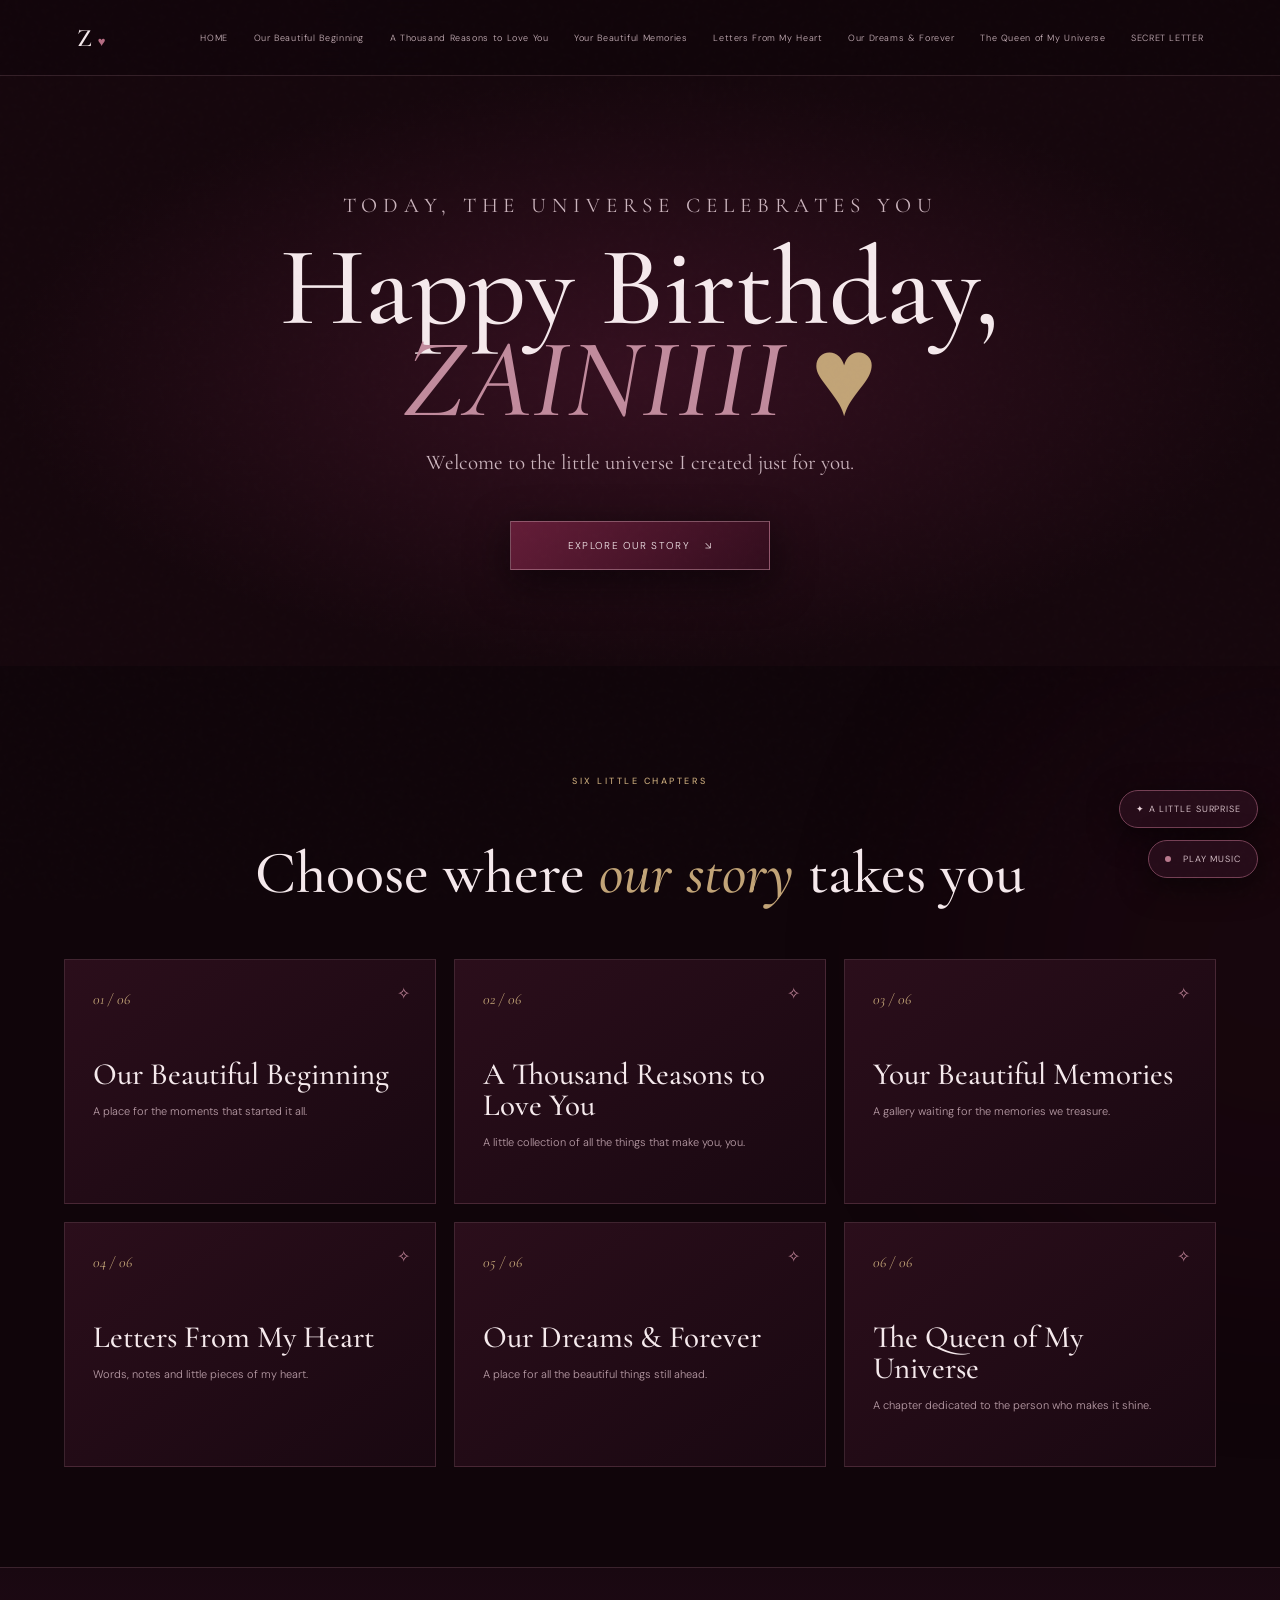
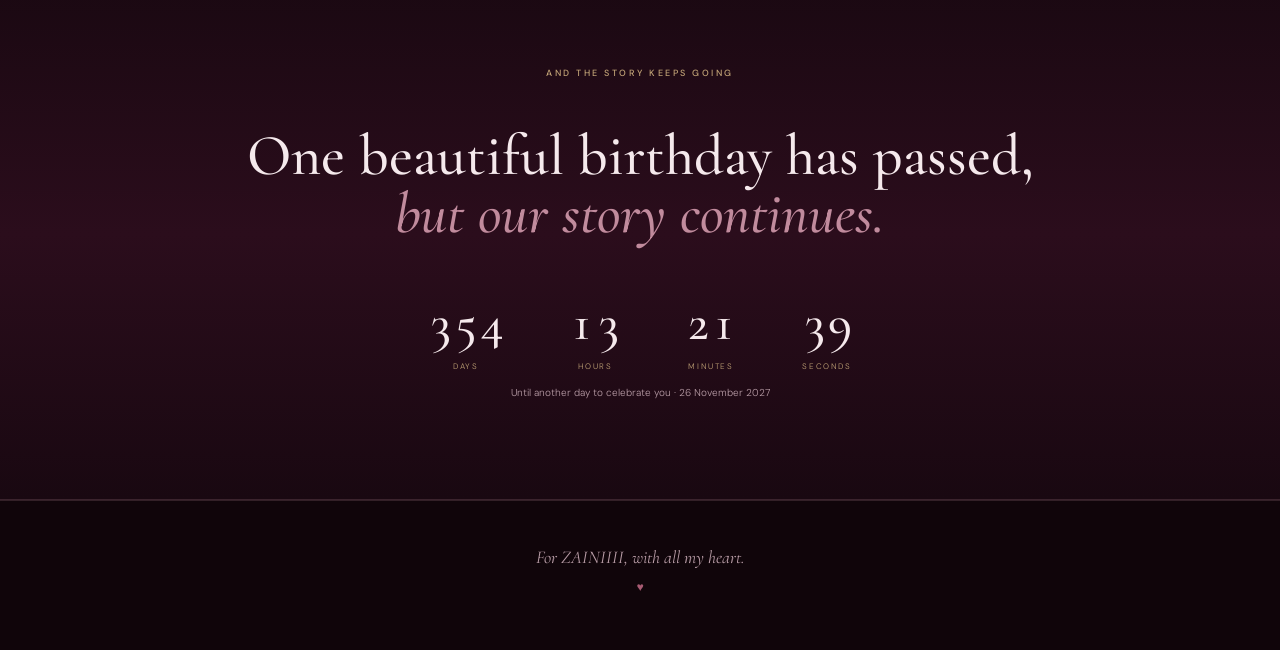
==== home.html @ 438381ed "Add files via upload" ====
<!doctype html><html lang="en"><head><meta charset="utf-8"><meta name="viewport" content="width=device-width,initial-scale=1"><title>For ZAINIIII — Our Love Story</title><link rel="stylesheet" href="style.css"></head><body><div class="noise"></div><div class="aurora"></div><div class="aurora b"></div>
<header class="site-header"><a class="brand" href="home.html">Z<span> ♥</span></a><button class="nav-toggle" aria-label="Open navigation">☰</button><nav class="nav"></nav></header>
<main class="page-shell"><section class="home-hero"><div><p class="eyebrow">TODAY, THE UNIVERSE CELEBRATES YOU</p><h1>Happy Birthday,<br><em>ZAINIIII</em><span class="gold"> ♥</span></h1><p>Welcome to the little universe I created just for you.</p><a class="lux-button" href="#chapters">EXPLORE OUR STORY <span>↘</span></a></div></section>
<section id="chapters" class="chapter-index"><p class="eyebrow" style="text-align:center">SIX LITTLE CHAPTERS</p><h2>Choose where <em class="gold">our story</em> takes you</h2><div class="chapter-tiles">
<a class="chapter-tile reveal" href="page1.html"><span class="num">01 / 06</span><span class="arrow">✧</span><h3>Our Beautiful Beginning</h3><p>A place for the moments that started it all.</p></a><a class="chapter-tile reveal" href="page2.html"><span class="num">02 / 06</span><span class="arrow">✧</span><h3>A Thousand Reasons to Love You</h3><p>A little collection of all the things that make you, you.</p></a><a class="chapter-tile reveal" href="page3.html"><span class="num">03 / 06</span><span class="arrow">✧</span><h3>Your Beautiful Memories</h3><p>A gallery waiting for the memories we treasure.</p></a><a class="chapter-tile reveal" href="page4.html"><span class="num">04 / 06</span><span class="arrow">✧</span><h3>Letters From My Heart</h3><p>Words, notes and little pieces of my heart.</p></a><a class="chapter-tile reveal" href="page5.html"><span class="num">05 / 06</span><span class="arrow">✧</span><h3>Our Dreams & Forever</h3><p>A place for all the beautiful things still ahead.</p></a><a class="chapter-tile reveal" href="page6.html"><span class="num">06 / 06</span><span class="arrow">✧</span><h3>The Queen of My Universe</h3><p>A chapter dedicated to the person who makes it shine.</p></a></div></section>
<section class="next-year"><p class="eyebrow">AND THE STORY KEEPS GOING</p><h2>One beautiful birthday has passed,<br><em>but our story continues.</em></h2><div class="mini-countdown"><div><strong id="nd">000</strong><span>DAYS</span></div><div><strong id="nh">00</strong><span>HOURS</span></div><div><strong id="nm">00</strong><span>MINUTES</span></div><div><strong id="ns">00</strong><span>SECONDS</span></div></div><p class="muted" style="font-size:10px">Until another day to celebrate you · 26 November 2027</p></section></main>
<footer class="site-footer">For ZAINIIII, with all my heart.<span>♥</span></footer>
<button id="surpriseButton" class="surprise-control">✦ A LITTLE SURPRISE</button><button id="musicButton" class="music-control"><span class="dot"></span> PLAY MUSIC</button>
<audio id="bgMusic" loop preload="none" src="assets/your-song.mp3"></audio><div class="petals"></div>
<div id="surpriseModal" class="modal hidden"><div class="modal-box"><button id="modalClose" class="modal-close">×</button><p class="eyebrow">A LITTLE SECRET FOR YOU</p><div class="gold" style="font-size:30px">✦</div><h2>There's no place<br>I'd rather <em>be</em></h2><p>This little universe is only a tiny way of saying how much you mean to me.</p><p class="gold">Always, with love ♥</p></div></div>
<script src="common.js"></script><script>sharedControls();const target=new Date("2027-11-25T19:00:00Z");function tick(){let s=Math.max(0,Math.floor((target-Date.now())/1000));["nd","nh","nm","ns"].forEach((id,i)=>document.getElementById(id).textContent=String([Math.floor(s/86400),Math.floor(s%86400/3600),Math.floor(s%3600/60),s%60][i]).padStart(i===0?3:2,"0"))}tick();setInterval(tick,1000);</script></body></html>
---- style.css ----
@import url('https://fonts.googleapis.com/css2?family=Cormorant+Garamond:wght@400;500;600;700&family=DM+Sans:wght@300;400;500;600&display=swap');
:root{--bg:#10050a;--bg2:#190811;--panel:#230b16;--panel2:#2c0d1b;--wine:#481329;--wine2:#65223c;--rose:#b4778c;--cream:#f5e9ec;--muted:#b99da7;--gold:#c2a477;--line:rgba(207,157,174,.18);--serif:'Cormorant Garamond',Georgia,serif;--sans:'DM Sans',Arial,sans-serif}
*{box-sizing:border-box}html{scroll-behavior:smooth}body{margin:0;background:var(--bg);color:var(--cream);font-family:var(--sans);font-weight:300;overflow-x:hidden}a{color:inherit;text-decoration:none}button{font:inherit;color:inherit}button:focus-visible,a:focus-visible{outline:2px solid var(--gold);outline-offset:4px}.hidden{display:none!important}
.noise{position:fixed;inset:0;pointer-events:none;z-index:50;opacity:.025;background-image:url("data:image/svg+xml,%3Csvg viewBox='0 0 180 180' xmlns='http://www.w3.org/2000/svg'%3E%3Cfilter id='n'%3E%3CfeTurbulence type='fractalNoise' baseFrequency='.9' numOctaves='3' stitchTiles='stitch'/%3E%3C/filter%3E%3Crect width='100%25' height='100%25' filter='url(%23n)' opacity='.5'/%3E%3C/svg%3E")}
.aurora{position:fixed;width:50vw;height:50vw;max-width:650px;max-height:650px;filter:blur(110px);border-radius:50%;background:#55132d;opacity:.16;pointer-events:none;z-index:-1;top:-25vw;left:-20vw}.aurora.b{top:auto;left:auto;right:-25vw;bottom:-30vw;opacity:.11}
.eyebrow{font-size:9px;letter-spacing:.28em;text-transform:uppercase;color:var(--gold);font-weight:500}.serif{font-family:var(--serif)}.gold{color:var(--gold)}.muted{color:var(--muted)}
/* Birthday gate */
.gate{min-height:100svh;display:grid;place-items:center;text-align:center;padding:45px 20px;position:relative;isolation:isolate;background:radial-gradient(ellipse at 50% 45%,#35101f 0%,#1b0811 48%,#0d0408 100%);overflow:hidden}
.gate:before,.gate:after{content:"";position:absolute;z-index:-1;width:min(58vw,650px);aspect-ratio:1;border:1px solid rgba(194,164,119,.11);border-radius:50%;animation:orbit 55s linear infinite}
.gate:after{width:min(72vw,810px);border-color:rgba(194,164,119,.06);animation-direction:reverse}
.gate-inner{width:min(800px,100%);animation:softRise 1.2s both}.gate-monogram{font:500 17px var(--serif);letter-spacing:.4em;color:var(--gold);margin-bottom:42px}.gate h1{font:500 clamp(60px,11vw,116px)/.82 var(--serif);letter-spacing:-.045em;margin:18px 0 22px}.gate h1 em{font-weight:500;color:#c18b9d}.gate-copy{font:400 clamp(20px,3vw,27px) var(--serif);color:#ead9df;margin:0 0 10px}.gate-sub{font-size:11px;letter-spacing:.08em;color:var(--muted)}
.ornament{display:flex;align-items:center;justify-content:center;gap:14px;margin:26px auto}.ornament span{height:1px;width:55px;background:linear-gradient(90deg,transparent,var(--gold))}.ornament span:last-child{transform:rotate(180deg)}.ornament i{font-style:normal;color:var(--gold)}
.countdown{display:flex;justify-content:center;align-items:flex-start;gap:clamp(12px,3.3vw,34px);margin:48px 0 24px}.time-unit{min-width:58px;display:grid;gap:8px}.time-unit strong{font:500 clamp(39px,7vw,67px)/1 var(--serif);font-variant-numeric:tabular-nums}.time-unit span{font-size:8px;letter-spacing:.2em;color:var(--gold)}.colon{font:30px var(--serif);color:#795064}
.gate-note{min-height:24px;font:italic 17px var(--serif);color:#c6aab4}.lux-button{display:inline-flex;align-items:center;justify-content:center;gap:15px;border:1px solid rgba(208,159,176,.45);background:linear-gradient(135deg,#641d38,#320d1d);padding:17px 30px;min-width:260px;text-transform:uppercase;letter-spacing:.13em;font-size:10px;cursor:pointer;box-shadow:0 12px 40px #05010599;transition:transform .35s,box-shadow .35s,border .35s}.lux-button:disabled{opacity:.38;cursor:not-allowed;filter:saturate(.55)}.lux-button:not(:disabled):hover{transform:translateY(-4px);box-shadow:0 18px 55px #9c3d5b55;border-color:#d59aaa}.lux-button .heart{color:#d7a3b3}.gate-foot{font:italic 13px var(--serif);color:#806174;margin-top:54px}.timezone{font-size:9px;color:#806d75;margin-top:16px}
/* Shared navigation and pages */
.site-header{height:76px;padding:0 clamp(20px,6vw,90px);display:flex;align-items:center;justify-content:space-between;border-bottom:1px solid var(--line);background:#12060be8;backdrop-filter:blur(18px);position:sticky;top:0;z-index:20}.brand{font:600 25px var(--serif);letter-spacing:.06em}.brand span{color:#b56c83;font-size:13px}.nav{display:flex;gap:clamp(10px,2vw,26px);align-items:center}.nav a{font-size:9px;letter-spacing:.07em;color:#c9b2ba;transition:color .25s}.nav a:hover,.nav a.active{color:#e8b7c5}.nav-toggle{display:none;background:none;border:0;font-size:22px}
.page-shell{min-height:100vh;animation:pageIn .85s cubic-bezier(.2,.7,.2,1) both}.page-hero{position:relative;min-height:430px;display:grid;place-items:center;text-align:center;padding:85px 22px 75px;background:radial-gradient(ellipse at 50% 45%,#351020,#16070d 70%);overflow:hidden}.page-hero:before,.page-hero:after{content:"";position:absolute;width:440px;aspect-ratio:1;border:1px solid rgba(194,164,119,.09);border-radius:50%;pointer-events:none}.page-hero:after{width:580px}.hero-content{position:relative;z-index:1;max-width:900px}.page-hero h1{font:500 clamp(51px,8vw,91px)/.9 var(--serif);letter-spacing:-.035em;margin:22px 0}.page-hero h1 em{color:#c18b9d;font-weight:500}.page-hero p{font:400 20px var(--serif);color:#c7aeb8;max-width:620px;margin:0 auto}
.backline{display:inline-block;margin-top:28px;font-size:9px;letter-spacing:.18em;color:var(--gold);border-bottom:1px solid #765b45;padding-bottom:8px}
.section-wrap{max-width:1160px;margin:auto;padding:35px clamp(20px,5vw,55px) 100px}
.story-intro{text-align:center;padding:40px 0 20px}.story-intro h2{font:500 clamp(36px,5vw,58px)/1 var(--serif);margin:10px 0}.story-intro p{font-size:12px;color:var(--muted);line-height:1.8}
.memory-grid{display:grid;grid-template-columns:repeat(2,minmax(0,1fr));gap:26px;margin-top:40px}
.memory-card{perspective:1100px;min-height:420px;position:relative;opacity:0;transform:translateY(35px);transition:opacity .8s,transform .8s}.memory-card.visible{opacity:1;transform:translateY(0)}
.card-inner{height:100%;min-height:420px;position:relative;transform-style:preserve-3d;transition:transform .85s cubic-bezier(.2,.75,.2,1);cursor:pointer}.memory-card.flipped .card-inner{transform:rotateY(180deg)}
.card-face{position:absolute;inset:0;backface-visibility:hidden;border:1px solid var(--line);background:linear-gradient(145deg,#2a0e1c,#1b0811);padding:14px;display:flex;flex-direction:column}
.card-back{transform:rotateY(180deg);justify-content:center;text-align:center;padding:35px;background:linear-gradient(145deg,#391226,#1a0710)}
.photo-placeholder{flex:1;min-height:265px;display:grid;place-items:center;text-align:center;position:relative;background:linear-gradient(145deg,#2b111e,#1b0912);border:1px dashed rgba(190,137,157,.42);overflow:hidden}
.photo-placeholder:before{content:"";position:absolute;inset:11px;border:1px solid rgba(194,164,119,.12)}.photo-placeholder span{font-size:9px;letter-spacing:.19em;text-transform:uppercase;color:#b48b9b}.photo-placeholder small{position:absolute;bottom:22px;color:#806071;font-size:8px;letter-spacing:.15em}
.card-caption{padding:18px 8px 8px;display:flex;justify-content:space-between;align-items:end;gap:10px}.card-caption h3{font:500 27px/1 var(--serif);margin:0}.card-caption span{font-size:8px;letter-spacing:.14em;color:var(--gold);white-space:nowrap}
.card-back h3{font:500 34px var(--serif);margin:10px}.card-back p{font:17px/1.55 var(--serif);color:#d0b8c1}.flip-hint{font-size:8px;letter-spacing:.17em;color:var(--gold);margin-top:20px}
.gallery-strip{margin:75px 0 0;padding:36px 0;border-top:1px solid var(--line);border-bottom:1px solid var(--line);text-align:center}.gallery-strip h2{font:500 42px var(--serif);margin:8px}.gallery-strip p{font-size:11px;color:var(--muted)}
/* Home */
.home-hero{min-height:590px;display:grid;place-items:center;text-align:center;padding:90px 22px;background:radial-gradient(ellipse at center,#351020,#16070d 70%)}.home-hero h1{font:500 clamp(65px,10vw,112px)/.82 var(--serif);margin:24px 0}.home-hero h1 em{color:#c18b9d}.home-hero p{font:21px var(--serif);color:#cbb4bd}.home-hero .lux-button{margin-top:25px}
.chapter-index{max-width:1200px;margin:auto;padding:100px 24px}.chapter-index h2{text-align:center;font:500 clamp(40px,5vw,60px) var(--serif)}.chapter-tiles{display:grid;grid-template-columns:repeat(3,1fr);gap:18px;margin-top:50px}.chapter-tile{min-height:245px;text-align:left;padding:28px;border:1px solid var(--line);background:linear-gradient(145deg,#2b0e1b,#190811);transition:.4s;position:relative}.chapter-tile:hover{transform:translateY(-7px);border-color:#986075}.chapter-tile .num{color:var(--gold);font:italic 15px var(--serif)}.chapter-tile h3{font:500 31px/1 var(--serif);margin:50px 0 12px}.chapter-tile p{font-size:11px;color:var(--muted);line-height:1.7}.chapter-tile .arrow{position:absolute;right:25px;top:23px;color:#bd8296}
.next-year{text-align:center;padding:90px 20px;background:linear-gradient(180deg,#190811,#2b0d1c,#190811);border-block:1px solid var(--line)}.next-year h2{font:500 clamp(38px,5vw,58px)/1 var(--serif)}.next-year h2 em{color:#c18b9d}.mini-countdown{display:flex;justify-content:center;gap:clamp(20px,5vw,65px);margin:35px 0 15px}.mini-countdown div{display:grid;gap:7px}.mini-countdown strong{font:500 clamp(34px,5vw,52px) var(--serif);font-variant-numeric:tabular-nums}.mini-countdown span{font-size:8px;letter-spacing:.2em;color:var(--gold)}
/* Letter */
.letter-stage{max-width:900px;margin:30px auto 110px;padding:20px}.letter-envelope{width:min(620px,100%);margin:25px auto;min-height:390px;display:grid;place-items:center;background:linear-gradient(145deg,#351021,#1d0913);border:1px solid rgba(194,164,119,.35);position:relative;overflow:hidden;cursor:pointer;transition:.5s}.letter-envelope:before{content:"";position:absolute;inset:15px;border:1px solid rgba(194,164,119,.16)}.envelope-front{text-align:center;z-index:1;transition:.5s}.envelope-front .seal{width:62px;height:62px;border:1px solid var(--gold);border-radius:50%;display:grid;place-items:center;margin:0 auto 20px;color:#d8a9b8;font-size:20px}.envelope-front h2{font:500 42px var(--serif);margin:0}.envelope-front p{font-size:9px;letter-spacing:.2em;color:var(--gold)}.letter-paper{display:none;max-width:680px;margin:0 auto;padding:clamp(28px,6vw,60px);background:#eadbd4;color:#442b31;box-shadow:0 25px 70px #0008;transform:translateY(25px);opacity:0;transition:.8s}.letter-stage.open .letter-envelope{min-height:130px;opacity:.25;transform:scale(.96)}.letter-stage.open .envelope-front{opacity:0}.letter-stage.open .letter-paper{display:block;animation:paperReveal 1s .25s both}.letter-paper .date{font:italic 15px var(--serif);color:#88616b}.letter-paper h2{font:600 42px var(--serif);margin:18px 0}.letter-paper p{font:19px/1.75 var(--serif);white-space:pre-line}.letter-paper .sign{font:italic 26px var(--serif);text-align:right;margin-top:35px;color:#754253}
.letter-instruction{text-align:center;color:var(--muted);font:italic 18px var(--serif)}
/* Surprise, controls, footer */
.music-control,.surprise-control{position:fixed;right:22px;z-index:25;border:1px solid #754055;background:#260c19;color:#ecd5dd;padding:12px 16px;font-size:9px;letter-spacing:.1em;cursor:pointer;box-shadow:0 8px 30px #0008}.music-control{bottom:22px;border-radius:30px}.surprise-control{bottom:72px;border-radius:30px}.music-control .dot{display:inline-block;width:6px;height:6px;background:#b8798d;border-radius:50%;margin-right:8px}.modal{position:fixed;inset:0;background:#090207ed;z-index:40;display:grid;place-items:center;padding:20px;backdrop-filter:blur(12px);animation:fade .35s}.modal-box{max-width:520px;width:100%;padding:60px 35px;text-align:center;border:1px solid rgba(194,164,119,.35);background:linear-gradient(145deg,#351020,#1a0710);position:relative}.modal-box h2{font:500 57px/.9 var(--serif);margin:20px 0}.modal-box h2 em{color:#c18b9d}.modal-box p{font:18px/1.5 var(--serif);color:#cbb4bd}.modal-close{position:absolute;right:18px;top:12px;background:none;border:0;font-size:28px;cursor:pointer}.site-footer{text-align:center;padding:45px 20px 55px;color:#b99da7;font:italic 18px var(--serif);border-top:1px solid var(--line)}.site-footer span{display:block;color:#a85b73;margin-top:12px;font-size:12px}
.petals{position:fixed;inset:0;pointer-events:none;z-index:35;overflow:hidden}.petal{position:absolute;top:-30px;width:9px;height:14px;background:linear-gradient(135deg,#9a5268,#421326);border-radius:80% 10% 80% 10%;opacity:.75;animation:fall linear forwards}
.reveal{opacity:0;transform:translateY(24px);transition:opacity .8s,transform .8s}.reveal.in{opacity:1;transform:translateY(0)}
@keyframes softRise{from{opacity:0;transform:translateY(25px)}to{opacity:1;transform:translateY(0)}}@keyframes pageIn{from{opacity:0;transform:translateY(18px);filter:blur(5px)}to{opacity:1;transform:none;filter:blur(0)}}@keyframes orbit{to{transform:rotate(360deg)}}@keyframes fade{from{opacity:0}to{opacity:1}}@keyframes fall{to{transform:translate3d(var(--drift),110vh,0) rotate(760deg);opacity:0}}@keyframes paperReveal{to{opacity:1;transform:translateY(0)}}
@media(max-width:850px){.nav{gap:10px}.nav a{font-size:8px}.chapter-tiles{grid-template-columns:repeat(2,1fr)}}
@media(max-width:650px){.site-header{height:65px}.nav-toggle{display:block}.nav{display:none;position:absolute;top:64px;left:0;right:0;padding:18px 25px 25px;background:#190811;border-bottom:1px solid var(--line);flex-direction:column;align-items:flex-start}.nav.open{display:flex}.nav a{font-size:11px;padding:8px 0}.memory-grid{grid-template-columns:1fr}.memory-card,.card-inner{min-height:390px}.chapter-tiles{grid-template-columns:1fr}.page-hero{min-height:360px}.countdown{gap:7px}.time-unit{min-width:49px}.time-unit span{font-size:7px}.colon{font-size:22px}.mini-countdown{gap:17px}.mini-countdown strong{font-size:30px}.music-control,.surprise-control{right:12px}.music-control{bottom:12px}.surprise-control{bottom:60px}}
@media(prefers-reduced-motion:reduce){*,*:before,*:after{scroll-behavior:auto!important;animation-duration:.01ms!important;animation-iteration-count:1!important;transition-duration:.01ms!important}}

.photo-placeholder img{width:100%;height:100%;min-height:265px;object-fit:cover;display:block;position:absolute;inset:0}

/* Round portrait placeholder on the birthday countdown page */
.gate-photo{
  width:clamp(112px,17vw,168px);
  aspect-ratio:1;
  margin:0 auto 27px;
  border-radius:50%;
  display:grid;
  place-items:center;
  position:relative;
  overflow:hidden;
  background:radial-gradient(circle at 50% 40%,#351522,#1b0912 72%);
  border:1px dashed rgba(194,164,119,.72);
  box-shadow:0 0 0 7px rgba(194,164,119,.035),0 0 45px rgba(111,35,63,.22);
  color:#c8a4b1;
  font-size:8px;
  line-height:1.7;
  letter-spacing:.2em;
  text-align:center;
}
.gate-photo:before{
  content:"";
  position:absolute;
  inset:7px;
  border:1px solid rgba(194,164,119,.22);
  border-radius:50%;
  pointer-events:none;
}
.gate-photo img{
  position:absolute;
  inset:0;
  width:100%;
  height:100%;
  object-fit:cover;
  border-radius:50%;
}
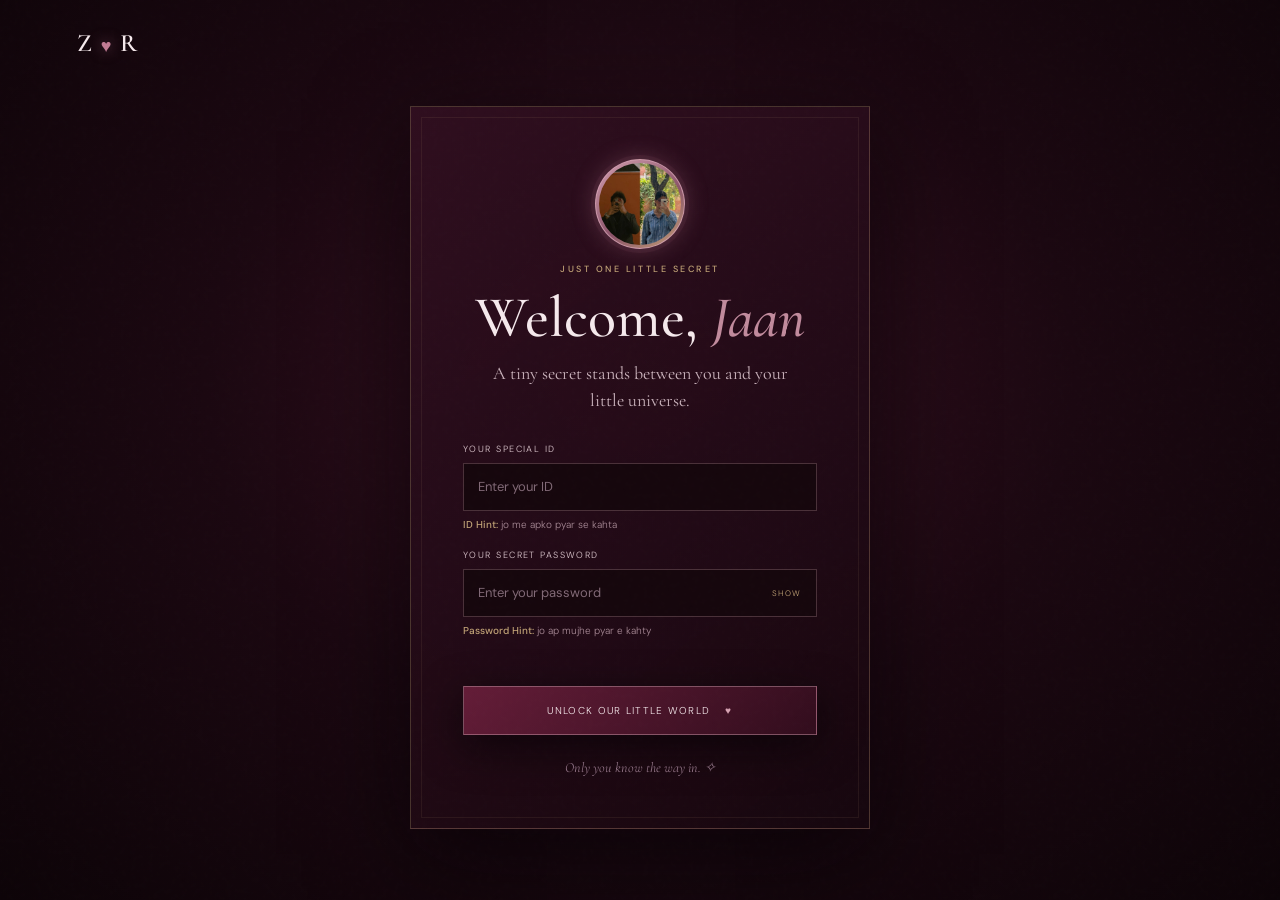
==== commit b46b4752: "Add files via upload" ====
--- a/home.html
+++ b/home.html
@@ -1,11 +1,21 @@
-<!doctype html><html lang="en"><head><meta charset="utf-8"><meta name="viewport" content="width=device-width,initial-scale=1"><title>For ZAINIIII — Our Love Story</title><link rel="stylesheet" href="style.css"></head><body><div class="noise"></div><div class="aurora"></div><div class="aurora b"></div>
-<header class="site-header"><a class="brand" href="home.html">Z<span> ♥</span></a><button class="nav-toggle" aria-label="Open navigation">☰</button><nav class="nav"></nav></header>
+<!doctype html><html lang="en"><head><meta charset="utf-8"><meta name="viewport" content="width=device-width,initial-scale=1"><title>احبک — Meri Zainiii</title><link rel="stylesheet" href="style.css"><script>
+(function(){
+ const file = location.pathname.split("/").pop();
+ const protectedFiles = ["home.html","page1.html","page2.html","page3.html","page4.html","page5.html","page6.html","letter.html"];
+ if (protectedFiles.includes(file) && sessionStorage.getItem("meriZainiiiAuthenticated") !== "yes") {
+   sessionStorage.setItem("meriZainiiiReturnTo", file);
+   location.replace("login.html");
+ }
+})();
+</script>
+</head><body><div class="noise"></div><div class="aurora"></div><div class="aurora b"></div>
+<header class="site-header"><a class="brand" href="home.html" aria-label="Z heart R">Z<span> ♥ </span>R</a><button class="nav-toggle" aria-label="Open navigation">☰</button><nav class="nav"></nav></header>
 <main class="page-shell"><section class="home-hero"><div><p class="eyebrow">TODAY, THE UNIVERSE CELEBRATES YOU</p><h1>Happy Birthday,<br><em>ZAINIIII</em><span class="gold"> ♥</span></h1><p>Welcome to the little universe I created just for you.</p><a class="lux-button" href="#chapters">EXPLORE OUR STORY <span>↘</span></a></div></section>
 <section id="chapters" class="chapter-index"><p class="eyebrow" style="text-align:center">SIX LITTLE CHAPTERS</p><h2>Choose where <em class="gold">our story</em> takes you</h2><div class="chapter-tiles">
-<a class="chapter-tile reveal" href="page1.html"><span class="num">01 / 06</span><span class="arrow">✧</span><h3>Our Beautiful Beginning</h3><p>A place for the moments that started it all.</p></a><a class="chapter-tile reveal" href="page2.html"><span class="num">02 / 06</span><span class="arrow">✧</span><h3>A Thousand Reasons to Love You</h3><p>A little collection of all the things that make you, you.</p></a><a class="chapter-tile reveal" href="page3.html"><span class="num">03 / 06</span><span class="arrow">✧</span><h3>Your Beautiful Memories</h3><p>A gallery waiting for the memories we treasure.</p></a><a class="chapter-tile reveal" href="page4.html"><span class="num">04 / 06</span><span class="arrow">✧</span><h3>Letters From My Heart</h3><p>Words, notes and little pieces of my heart.</p></a><a class="chapter-tile reveal" href="page5.html"><span class="num">05 / 06</span><span class="arrow">✧</span><h3>Our Dreams & Forever</h3><p>A place for all the beautiful things still ahead.</p></a><a class="chapter-tile reveal" href="page6.html"><span class="num">06 / 06</span><span class="arrow">✧</span><h3>The Queen of My Universe</h3><p>A chapter dedicated to the person who makes it shine.</p></a></div></section>
+<a class="chapter-tile reveal" href="page1.html"><img class="chapter-photo" src="assets/images/chapter-01-meetings.jpeg" alt="A handwritten welcome note for Zainiii" loading="lazy"><div class="chapter-tile-content"><span class="num">01 / 06</span><span class="arrow">✧</span><h3>ملاقاتیں</h3><p>A place for the moments that started it all.</p></div></a><a class="chapter-tile reveal" href="page2.html"><img class="chapter-photo" src="assets/images/chapter-02-gifts.jpeg" alt="A bracelet and a special moment together" loading="lazy"><div class="chapter-tile-content"><span class="num">02 / 06</span><span class="arrow">✧</span><h3>Meri or Zaini K gifts</h3><p>A little collection of all the things that make you, you.</p></div></a><a class="chapter-tile reveal" href="page3.html"><img class="chapter-photo" src="assets/images/chapter-03-eyes.jpeg" alt="A close-up photograph of Zainiii's eyes" loading="lazy"><div class="chapter-tile-content"><span class="num">03 / 06</span><span class="arrow">✧</span><h3>کمال آنکھیں</h3><p>A gallery waiting for the memories we treasure.</p></div></a><a class="chapter-tile reveal" href="page4.html"><img class="chapter-photo" src="assets/images/chapter-04-memories.jpeg" alt="A mirror memory together" loading="lazy"><div class="chapter-tile-content"><span class="num">04 / 06</span><span class="arrow">✧</span><h3>Hmari Yaday</h3><p>Words, notes and little pieces of my heart.</p></div></a><a class="chapter-tile reveal" href="page5.html"><img class="chapter-photo" src="assets/images/chapter-05-favourites.jpeg" alt="A bouquet of deep pink roses" loading="lazy"><div class="chapter-tile-content"><span class="num">05 / 06</span><span class="arrow">✧</span><h3>Favourites</h3><p>A place for all the beautiful things still ahead.</p></div></a><a class="chapter-tile reveal" href="page6.html"><img class="chapter-photo" src="assets/images/chapter-06-rules.jpeg" alt="A romantic quote about staying together" loading="lazy"><div class="chapter-tile-content"><span class="num">06 / 06</span><span class="arrow">✧</span><h3>Hmaray Rulessss</h3><p>A chapter dedicated to the person who makes it shine.</p></div></a></div></section>
 <section class="next-year"><p class="eyebrow">AND THE STORY KEEPS GOING</p><h2>One beautiful birthday has passed,<br><em>but our story continues.</em></h2><div class="mini-countdown"><div><strong id="nd">000</strong><span>DAYS</span></div><div><strong id="nh">00</strong><span>HOURS</span></div><div><strong id="nm">00</strong><span>MINUTES</span></div><div><strong id="ns">00</strong><span>SECONDS</span></div></div><p class="muted" style="font-size:10px">Until another day to celebrate you · 26 November 2027</p></section></main>
 <footer class="site-footer">For ZAINIIII, with all my heart.<span>♥</span></footer>
 <button id="surpriseButton" class="surprise-control">✦ A LITTLE SURPRISE</button><button id="musicButton" class="music-control"><span class="dot"></span> PLAY MUSIC</button>
 <audio id="bgMusic" loop preload="none" src="assets/your-song.mp3"></audio><div class="petals"></div>
 <div id="surpriseModal" class="modal hidden"><div class="modal-box"><button id="modalClose" class="modal-close">×</button><p class="eyebrow">A LITTLE SECRET FOR YOU</p><div class="gold" style="font-size:30px">✦</div><h2>There's no place<br>I'd rather <em>be</em></h2><p>This little universe is only a tiny way of saying how much you mean to me.</p><p class="gold">Always, with love ♥</p></div></div>
-<script src="common.js"></script><script>sharedControls();const target=new Date("2027-11-25T19:00:00Z");function tick(){let s=Math.max(0,Math.floor((target-Date.now())/1000));["nd","nh","nm","ns"].forEach((id,i)=>document.getElementById(id).textContent=String([Math.floor(s/86400),Math.floor(s%86400/3600),Math.floor(s%3600/60),s%60][i]).padStart(i===0?3:2,"0"))}tick();setInterval(tick,1000);</script></body></html>+<script src="common.js"></script><script>sharedControls();const target=new Date("2027-11-25T19:00:00Z");function tick(){let s=Math.max(0,Math.floor((target-Date.now())/1000));["nd","nh","nm","ns"].forEach((id,i)=>document.getElementById(id).textContent=String([Math.floor(s/86400),Math.floor(s%86400/3600),Math.floor(s%3600/60),s%60][i]).padStart(i===0?3:2,"0"))}tick();setInterval(tick,1000);</script><script src="image-lightbox.js"></script></body></html>
--- a/style.css
+++ b/style.css
@@ -81,3 +81,197 @@
   object-fit:cover;
   border-radius:50%;
 }
+
+
+/* Requested Z ♥ R identity */
+.brand{display:inline-flex;align-items:center;gap:1px;white-space:nowrap}
+.brand span,.gate-brand span,.login-brand span{color:#c17b94;font-size:.72em;vertical-align:middle;margin:0 2px;text-shadow:0 0 14px rgba(193,123,148,.55)}
+.gate-brand,.login-brand{position:absolute;top:28px;left:clamp(22px,6vw,90px);font:600 25px var(--serif);letter-spacing:.06em;color:var(--cream);text-decoration:none;z-index:3}
+.login-screen{min-height:100svh;display:grid;place-items:center;padding:90px 20px 55px;position:relative;isolation:isolate;background:radial-gradient(ellipse at 50% 42%,#351020 0%,#1b0811 48%,#0d0408 100%);overflow:hidden}
+.login-card{width:min(460px,100%);padding:clamp(30px,6vw,52px);background:linear-gradient(145deg,rgba(48,15,31,.96),rgba(23,7,15,.98));border:1px solid rgba(194,164,119,.28);box-shadow:0 25px 90px #05010599;text-align:center;position:relative;z-index:2;animation:loginRise .9s both}
+.login-card:before{content:"";position:absolute;inset:10px;border:1px solid rgba(194,164,119,.09);pointer-events:none}
+.login-heart{font-size:29px;color:#c17b94;text-shadow:0 0 24px #b45a7c88;animation:loginPulse 2s infinite;margin-bottom:14px}
+.login-card h1{font:500 clamp(43px,8vw,58px)/.95 var(--serif);margin:15px 0}.login-card h1 em{color:#c18b9d;font-weight:500}
+.login-intro{font:18px/1.45 var(--serif);color:#cbb4bd;margin:0 auto 30px;max-width:310px}
+.login-card form{text-align:left}.login-card label{display:block;font-size:9px;letter-spacing:.16em;text-transform:uppercase;color:#e0cbd2;margin:18px 0 8px}
+.login-card input{width:100%;height:48px;border:1px solid rgba(207,157,174,.28);background:#16070d;color:#f5e9ec;padding:0 14px;font:13px var(--sans);outline:none;transition:border .25s,box-shadow .25s}
+.login-card input:focus{border-color:#b8798d;box-shadow:0 0 0 3px rgba(184,121,141,.12)}.login-card input::placeholder{color:#816976}
+.credential-hint{font-size:10px;color:#a98b97;margin:7px 0 15px}.credential-hint strong{color:var(--gold);font-weight:500}
+.password-wrap{position:relative}.password-wrap input{padding-right:68px}.show-password{position:absolute;right:10px;top:50%;transform:translateY(-50%);border:0;background:none;color:var(--gold);font-size:8px;letter-spacing:.14em;cursor:pointer}
+.login-error{min-height:18px;color:#e1a2b4;font:italic 15px var(--serif);text-align:center;margin:12px 0}.login-submit{width:100%;margin-top:4px}
+.login-foot{font:italic 14px var(--serif);color:#927487;margin:24px 0 0}
+.login-glow-hearts{position:fixed;inset:0;overflow:hidden;pointer-events:none;z-index:0}.login-glow-hearts i{position:absolute;bottom:-50px;color:#8f3c5b;opacity:.22;font-style:normal;animation:heartFloat 13s linear infinite}
+.login-glow-hearts i:nth-child(1){left:12%;font-size:25px;animation-delay:-2s}.login-glow-hearts i:nth-child(2){left:35%;font-size:18px;animation-delay:-8s}.login-glow-hearts i:nth-child(3){left:72%;font-size:30px;animation-delay:-5s}.login-glow-hearts i:nth-child(4){left:89%;font-size:20px;animation-delay:-11s}
+.login-success{animation:loginSuccess .85s forwards}.login-shake{animation:loginShake .42s}
+@keyframes loginRise{from{opacity:0;transform:translateY(24px) scale(.98)}to{opacity:1;transform:translateY(0) scale(1)}}
+@keyframes loginPulse{0%,100%{transform:scale(1);text-shadow:0 0 12px #b45a7c55}50%{transform:scale(1.16);text-shadow:0 0 28px #d77d9e}}
+@keyframes heartFloat{0%{transform:translateY(0) rotate(-12deg);opacity:0}15%{opacity:.22}100%{transform:translateY(-110vh) rotate(25deg);opacity:0}}
+@keyframes loginShake{0%,100%{transform:translateX(0)}25%{transform:translateX(-7px)}50%{transform:translateX(7px)}75%{transform:translateX(-4px)}}
+@keyframes loginSuccess{to{transform:scale(1.035);box-shadow:0 0 75px #a8446855;border-color:#c18b9d;opacity:.92}}
+@media(max-width:650px){.gate-brand,.login-brand{top:18px;left:20px}.login-screen{padding-top:85px}.login-card{padding:32px 24px}}
+
+/* Independent login access beneath the birthday countdown */
+.countdown-skip{
+ display:inline-block;
+ margin-top:12px;
+ color:#9d7b89;
+ font-size:9px;
+ letter-spacing:.12em;
+ text-decoration:none;
+ border-bottom:1px solid rgba(194,164,119,.22);
+ padding-bottom:4px;
+ transition:color .25s,border-color .25s;
+}
+.countdown-skip:hover{color:#e4c4cf;border-color:#b8798d}
+
+
+/* Global navigation readability update — all pages share this stylesheet */
+.site-header .nav{
+  gap:clamp(9px,1.25vw,17px);
+  flex-wrap:nowrap;
+}
+.site-header .nav a{
+  font-size:13px;
+  font-weight:500;
+  letter-spacing:.045em;
+  line-height:1.35;
+  white-space:nowrap;
+}
+@media (min-width:651px) and (max-width:850px){
+  .site-header .nav{gap:8px}
+  .site-header .nav a{font-size:12px;letter-spacing:.015em}
+}
+@media (max-width:650px){
+  .site-header .nav{
+    gap:7px;
+    flex-wrap:nowrap;
+  }
+  .site-header .nav a{
+    font-size:15px;
+    font-weight:500;
+    letter-spacing:.025em;
+    line-height:1.5;
+    white-space:normal;
+  }
+}
+
+
+/* Login card couple portrait — replaces only the small top heart */
+.login-couple-frame{
+  width:90px;
+  height:90px;
+  flex:0 0 90px;
+  margin:0 auto 14px;
+  padding:3px;
+  border:1px solid rgba(211,160,178,.82);
+  border-radius:50%;
+  background:linear-gradient(145deg,#d4a0b2,#8b5369 58%,#c5a477);
+  box-shadow:0 0 0 4px rgba(193,123,148,.07),0 0 24px rgba(193,123,148,.32);
+  overflow:hidden;
+  animation:couplePhotoReveal .9s cubic-bezier(.2,.75,.2,1) both;
+}
+.login-couple-photo{
+  display:block;
+  width:100%;
+  height:100%;
+  border-radius:50%;
+  object-fit:cover;
+  object-position:center 40%;
+}
+@keyframes couplePhotoReveal{
+  from{opacity:0;transform:translateY(9px) scale(.88);filter:blur(3px)}
+  to{opacity:1;transform:translateY(0) scale(1);filter:blur(0)}
+}
+@media(max-width:650px){
+  .login-couple-frame{
+    width:82px;
+    height:82px;
+    flex-basis:82px;
+    margin-bottom:13px;
+  }
+}
+
+
+/* Homepage chapter gallery — six supplied personal photographs */
+.chapter-tile{
+  padding:0;
+  overflow:hidden;
+  display:flex;
+  flex-direction:column;
+  min-width:0;
+}
+.chapter-tile .chapter-photo{
+  display:block;
+  width:100%;
+  height:168px;
+  flex:0 0 168px;
+  object-fit:cover;
+  object-position:center;
+  border-bottom:1px solid rgba(194,164,119,.2);
+  transition:transform .65s cubic-bezier(.2,.7,.2,1),filter .5s;
+  filter:saturate(.88);
+}
+.chapter-tile:hover .chapter-photo{
+  transform:scale(1.045);
+  filter:saturate(1.05);
+}
+.chapter-tile-content{
+  padding:20px 25px 23px;
+  flex:1;
+}
+.chapter-tile-content h3{
+  margin:19px 0 12px;
+}
+.chapter-tile-content .num{display:inline-block}
+@media(max-width:850px){
+  .chapter-tile .chapter-photo{height:155px;flex-basis:155px}
+  .chapter-tile-content{padding:18px 20px 21px}
+}
+@media(max-width:650px){
+  .chapter-tiles{grid-template-columns:1fr}
+  .chapter-tile .chapter-photo{height:190px;flex-basis:190px}
+}
+
+
+/* Chapter 01 — supplied photo and video memories */
+.photo-placeholder.has-memory-media{
+  display:block;
+  border:1px solid rgba(190,137,157,.32);
+  background:#16070d;
+}
+.photo-placeholder.has-memory-media:before{z-index:2;pointer-events:none}
+.photo-placeholder.has-memory-media img,
+.photo-placeholder.has-memory-media video{
+  display:block;
+  width:100%;
+  height:100%;
+  min-height:265px;
+  object-fit:cover;
+  object-position:center;
+}
+.photo-placeholder.has-memory-media small{
+  z-index:3;
+  left:18px;
+  right:18px;
+  bottom:17px;
+  width:max-content;
+  max-width:calc(100% - 36px);
+  padding:7px 10px;
+  color:#f2dce4;
+  background:rgba(22,7,13,.72);
+  border:1px solid rgba(194,164,119,.32);
+  backdrop-filter:blur(8px);
+}
+.photo-placeholder.video-memory video{
+  object-fit:contain;
+  background:#10060b;
+}
+@media(max-width:650px){
+  .photo-placeholder.has-memory-media img,
+  .photo-placeholder.has-memory-media video{min-height:245px}
+}
+
+/* Personal photo galleries: Hmari Yaday and Favourites */
+.memory-photo{flex:1;min-height:265px;height:clamp(265px,38vw,430px);display:grid;place-items:center;overflow:hidden;background:#10070c;border:1px solid rgba(194,164,119,.18);padding:8px}
+.memory-photo img{display:block;width:100%;height:100%;object-fit:contain;object-position:center}
+@media(max-width:640px){.memory-grid{grid-template-columns:1fr}.memory-card,.card-inner{min-height:390px}.memory-photo{height:360px;min-height:260px}}
